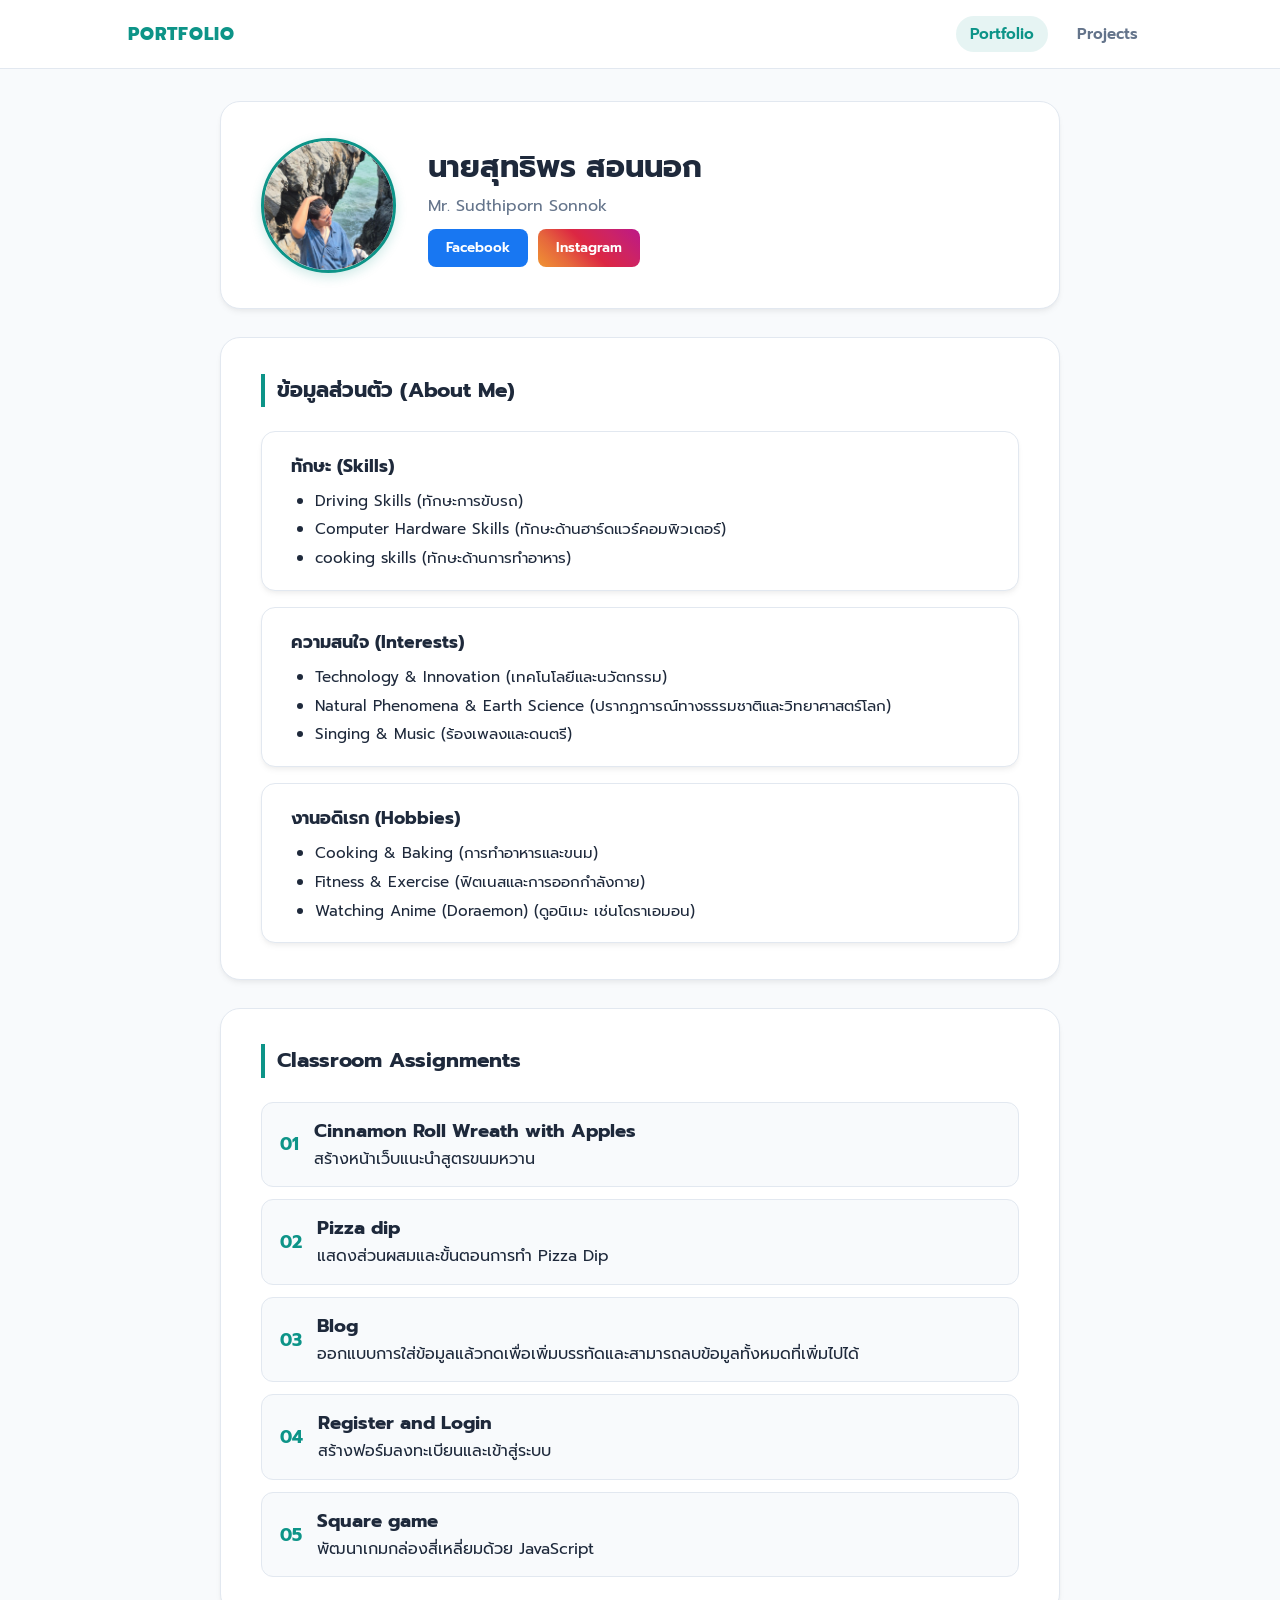
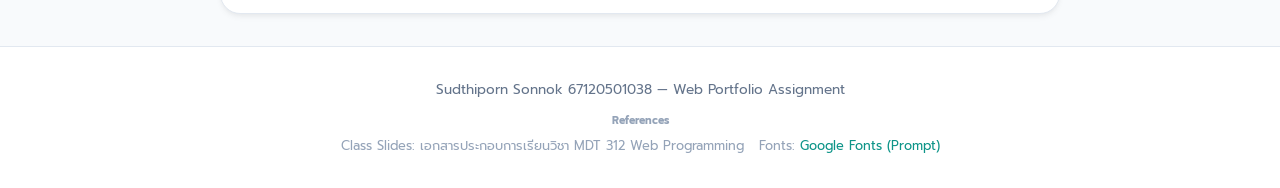
==== index.html @ eb8fd421 "Add files via upload" ====
<!DOCTYPE html>
<html lang="th">
<head>

    <meta charset="UTF-8">
    <meta name="viewport" content="width=device-width, initial-scale=1.0">
    <title>Portfolio - สุทธิพร สอนนอก</title>
    <link rel="preconnect" href="https://fonts.googleapis.com">
    <link rel="preconnect" href="https://fonts.gstatic.com" crossorigin>
    <link href="https://fonts.googleapis.com/css2?family=Prompt:wght@300;400;600&display=swap" rel="stylesheet">
    <link rel="stylesheet" href="style.css">
</head>
<body>

    <nav class="navbar">
        <div class="nav-PORTFOLIO">PORTFOLIO</div>
        <div class="nav-menu">
            <a href="index.html" class="nav-item active">Portfolio</a>
            <a href="project.html" class="nav-item">Projects</a>
        </div>
    </nav>

    <main class="main-content">
        <!-- ข้อมูลโปรไฟล์ -->
        <section class="profile-card">
            <img src="images/nut-1.jpg" alt="นายสุทธิพร สอนนอก" class="nut-img">
            <div class="profile-info">
                <h1>นายสุทธิพร สอนนอก</h1>
                <p class="subtitle">Mr. Sudthiporn Sonnok</p>
                
                <div class="social-links">
                    <a href="https://www.facebook.com/nutty.sonnok.9?locale=th_TH" target="_blank" class="btn-social fb">Facebook</a>
                    <a href="https://www.instagram.com/nut_coconut200_?igsh=dTAwZGl3Mnpjc25w" target="_blank" class="btn-social ig">Instagram</a>
                </div>
            </div>
        </section>

        <!-- ข้อมูลส่วนตัว -->
<section class="section-block">
    <h2 class="section-title">ข้อมูลส่วนตัว (About Me)</h2>
    
    <div class="info-grid">
        <!-- การ์ดที่ 1 -->
        <div class="info-box">
            <h3>ทักษะ (Skills)</h3>
            <ul>
                <li>Driving Skills (ทักษะการขับรถ)</li>
                <li>Computer Hardware Skills (ทักษะด้านฮาร์ดแวร์คอมพิวเตอร์)</li>
                <li>cooking skills (ทักษะด้านการทำอาหาร)</li>
            </ul>
        </div>

        <!-- การ์ดที่ 2 -->
        <div class="info-box">
            <h3>ความสนใจ (Interests)</h3>
            <ul>
                <li>Technology & Innovation (เทคโนโลยีและนวัตกรรม)</li>
                <li>Natural Phenomena & Earth Science (ปรากฏการณ์ทางธรรมชาติและวิทยาศาสตร์โลก)</li>
                <li>Singing & Music (ร้องเพลงและดนตรี)</li>
            </ul>
        </div>

        <!-- การ์ดที่ 3 -->
        <div class="info-box">
            <h3>งานอดิเรก (Hobbies)</h3>
            <ul>
                <li>Cooking & Baking (การทำอาหารและขนม)</li>
                <li>Fitness & Exercise (ฟิตเนสและการออกกำลังกาย)</li>
                <li>Watching Anime (Doraemon) (ดูอนิเมะ เช่นโดราเอมอน)</li>
            </ul>
        </div>
    </div>
</section>

        <!-- การบ้าน ก็คือข้อมูลจะถูกดึงผ่าน XMLHttpRequest จากสคริปต์ script.js -->
        <section class="section-block">
            <h2 class="section-title">Classroom Assignments</h2>
            
            <!-- script.js เอาการบ้านที่ดึงมาจาก XMLHttpRequest มาใส่ -->
            <div id="assignment-list" class="assignment-list">
                <p>กำลังโหลดข้อมูลการบ้าน...</p>
            </div>
        </section>
    </main>

    <footer class="footer">
    <p> Sudthiporn Sonnok 67120501038 — Web Portfolio Assignment</p>
    
    <!-- อ้างอิง -->
    <div class="references">
        <small><strong>References</strong></small>
        <ul>
            <li>Class Slides: เอกสารประกอบการเรียนวิชา MDT 312 Web Programming</li>
            <li>Fonts: <a href="https://fonts.google.com/specimen/Prompt" target="_blank">Google Fonts (Prompt)</a></li>
    </div>
</footer>

    <!-- XMLHttpRequest -->
    <script src="script.js"></script>
</body>
</html>
---- style.css ----
:root {
    --bg-main: #f8fafc;
    --card-bg: #ffffff;
    --text-primary: #1e293b;
    --text-secondary: #64748b;
    --accent-color: #0d9488;
    --border-color: #e2e8f0;
    --shadow: 0 4px 6px -1px rgba(0, 0, 0, 0.05), 0 2px 4px -1px rgba(0, 0, 0, 0.03);
    --purple-link: #6b21a8;
}

/* ค่าเริ่มต้นและกำหนดรูปแบบตัวอักษรพื้นฐาน */
* {
    box-sizing: border-box;
    margin: 0;
    padding: 0;
    font-family: 'Prompt', 'Segoe UI', sans-serif;
    transition: background-color 0.2s ease, color 0.2s ease, border-color 0.2s ease, transform 0.2s ease, box-shadow 0.2s ease;
}

html {
    scroll-behavior: smooth;
}

body {
    background-color: var(--bg-main);
    color: var(--text-primary);
    line-height: 1.6;
    overflow-x: hidden;
}

/* แถบนำทาง */
.navbar {
    display: flex;
    justify-content: space-between;
    align-items: center;
    padding: 1rem 10%;
    background-color: var(--card-bg);
    border-bottom: 1px solid var(--border-color);
    top: 0;
}

.nav-PORTFOLIO {
    font-weight: 800;
    letter-spacing: 1px;
    color: var(--accent-color);
    font-size: 1.1rem;
}

.nav-menu {
    display: flex;
    align-items: center;
    gap: 15px;
}

.nav-item {
    text-decoration: none;
    color: var(--text-secondary);
    font-weight: 600;
    padding: 6px 14px;
    border-radius: 20px;
    font-size: 0.95rem;
}

.nav-item.active, .nav-item:hover {
    color: var(--accent-color);
    background-color: rgba(13, 148, 136, 0.1);
}

.theme-toggle {
    background: none;
    border: 1px solid var(--border-color);
    color: var(--text-primary);
    padding: 6px 14px;
    border-radius: 20px;
    cursor: pointer;
    font-size: 0.85rem;
}

.theme-toggle:hover {
    border-color: var(--accent-color);
}

/* หน้าหลัก */
.main-content {
    max-width: 880px;
    margin: 2rem auto;
    padding: 0 20px;
}

/* การ์ดโปรไฟล์ */
.profile-card {
    background: var(--card-bg);
    border: 1px solid var(--border-color);
    border-radius: 20px;
    padding: 2.2rem 2.5rem;
    display: flex;
    gap: 2rem;
    align-items: center;
    box-shadow: var(--shadow);
    margin-bottom: 1.8rem;
}

/* ปรับรูปโปรไฟล์ เพิ่ม Effect เวลาเมาส์ชี้ */
.nut-img {
    width: 135px;
    height: 135px;
    border-radius: 50%;
    object-fit: cover;
    border: 3px solid var(--accent-color);
    box-shadow: 0 4px 12px rgba(13, 148, 136, 0.2);
    cursor: pointer;
    /* เพิ่ม Transition แบบ Bounce เด้งนุ่มนวล */
    transition: transform 0.4s cubic-bezier(0.34, 1.56, 0.64, 1), box-shadow 0.4s ease;
}

/* เมื่อเอาเมาส์ชี้ที่รูปโปรไฟล์ */
.nut-img:hover {
    transform: scale(1.2) rotate(3deg); /* ขยายใหญ่ขึ้น 120% และเอียงเล็กน้อย */
    box-shadow: 0 12px 28px rgba(13, 148, 136, 0.35); /* เพิ่มความฟุ้งของเงา */
}

.profile-info h1 {
    font-size: 1.9rem;
    font-weight: 700;
    color: var(--text-primary);
    margin-bottom: 2px;
}

.profile-info .subtitle {
    color: var(--text-secondary);
    font-size: 1rem;
    font-weight: 400;
    margin-bottom: 10px;
}

.profile-links {
    display: flex;
    gap: 14px;
}

.profile-links a {
    color: var(--purple-link);
    font-size: 0.95rem;
    font-weight: 500;
    text-decoration: underline;
}

.social-links {
    display: flex;
    gap: 10px;
    margin-top: 8px;
}

/* ปรับแต่งปุ่ม Social + ใส่ความลื่นไหลในการเคลื่อนไหว */
.btn-social {
    display: inline-block;
    text-decoration: none;
    padding: 8px 18px;
    border-radius: 8px;
    font-size: 0.85rem;
    font-weight: 600;
    color: #ffffff !important;
    /* เพิ่ม Transition สำหรับการเคลื่อนไหว */
    transition: transform 0.3s cubic-bezier(0.25, 0.8, 0.25, 1), box-shadow 0.3s ease, background-color 0.3s ease;
}

/* ปุ่ม Facebook */
.btn-social.fb { 
    background-color: #1877f2; 
}

.btn-social.fb:hover {
    background-color: #1464cc;
    transform: translateY(-4px) scale(1.05); /* ลอยขึ้นด้านบนและขยายเล็กน้อย */
    box-shadow: 0 8px 18px rgba(24, 119, 242, 0.4); /* เงาสีฟ้าเรืองแสง */
}

/* ปุ่ม Instagram */
.btn-social.ig { 
    background: linear-gradient(45deg, #f09433, #e6683c, #dc2743, #cc2366, #bc1888);
}

.btn-social.ig:hover {
    opacity: 0.95;
    transform: translateY(-4px) scale(1.05); /* ลอยขึ้นด้านบนและขยายเล็กน้อย */
    box-shadow: 0 8px 18px rgba(220, 39, 67, 0.4); /* เงาสีชมพู/แดงเรืองแสง */
}
/* หัวข้อหลัก */
.section-block {
    background: var(--card-bg);
    border: 1px solid var(--border-color);
    border-radius: 20px;
    padding: 2.2rem 2.5rem;
    margin-bottom: 1.8rem;
    box-shadow: var(--shadow);
}

.section-title {
    font-size: 1.3rem;
    font-weight: 700;
    color: var(--text-primary);
    border-left: 4px solid var(--accent-color);
    padding-left: 12px;
    margin-bottom: 1.5rem;
}

/* เปลี่ยนการจัดวางให้เรียงซ้อนกันเป็นแนวนอนแถวยาวลงมา */
.info-grid {
    display: flex !important;
    flex-direction: column !important; /* จัดเรียงแถวลงมาด้านล่าง */
    gap: 1rem;
    width: 100%;
}

/* ตัวการ์ดแนวนอนขยายเต็มความกว้าง */
.info-box {
    width: 100%;
    background: var(--card-bg);
    border: 1px solid var(--border-color);
    border-radius: 14px;
    padding: 1.25rem 1.8rem;
    box-shadow: var(--shadow);
    transition: transform 0.25s ease, box-shadow 0.25s ease, border-color 0.25s ease;
}

/* เอฟเฟกต์ลอยตัวเมื่อเอาเมาส์ชี้ */
.info-box:hover {
    transform: translateX(6px); /* ดันไปทางขวาเล็กน้อยเมื่อชี้ */
    box-shadow: 0 8px 20px rgba(0, 0, 0, 0.06);
    border-color: var(--accent-color);
}

/* หัวข้อของการ์ด */
.sub-title, .info-box h3 {
    font-size: 1.1rem;
    font-weight: 700;
    color: var(--text-primary);
    margin-top: 0;
    margin-bottom: 0.6rem;
}

/* รายการเนื้อหาภายใน */
.about-list, .info-box ul {
    padding-left: 1.5rem;
    margin: 0;
}

.about-list li, .info-box li {
    font-size: 0.95rem;
    color: var(--text-primary);
    margin-bottom: 6px;
    line-height: 1.5;
}

.about-list li:last-child, .info-box li:last-child {
    margin-bottom: 0;
}

/* Custom Table & Assignment List (สำหรับระบบ XMLHttpRequest / Projects) */
.assignment-list {
    display: flex;
    flex-direction: column;
    gap: 12px;
    margin-top: 1rem;
}

.assignment-card {
    display: flex;
    align-items: center;
    gap: 15px;
    padding: 14px 18px;
    background: var(--bg-main);
    border: 1px solid var(--border-color);
    border-radius: 12px;
    text-decoration: none;
    color: var(--text-primary);
}

.assignment-card:hover {
    transform: translateX(6px);
    border-color: var(--accent-color);
    background: var(--card-bg);
    box-shadow: var(--shadow);
}

.assignment-card .num {
    font-weight: 700;
    color: var(--accent-color);
    font-size: 1.1rem;
}

.custom-table {
    width: 100%;
    border-collapse: collapse;
}

.custom-table th, .custom-table td {
    padding: 12px 15px;
    border: 1px solid var(--border-color);
    text-align: left;
    font-size: 0.95rem;
}

.custom-table th {
    background-color: rgba(13, 148, 136, 0.08);
    color: var(--accent-color);
}

.tb-label {
    font-weight: bold;
    width: 25%;
    background-color: rgba(0,0,0,0.02);
}

/* Projects Page  */
/* ส่วนหัวข้อหน้า Projects  */
.page-header {
    text-align: center;
    margin-bottom: 2.5rem;
}

.page-header h1 {
    font-size: 2rem;
    font-weight: 700;
    color: var(--text-primary);
    margin-bottom: 0.4rem;
}

.page-header .subtitle {
    color: var(--text-secondary);
    font-size: 1rem;
}

/*  การ์ดโปรเจกต์ (Project Cards) */
.projects-container {
    display: flex;
    flex-direction: column;
    gap: 1.5rem;
}

.project-card-large {
    background: var(--card-bg);
    border: 1px solid var(--border-color);
    border-radius: 20px;
    padding: 1.8rem 2.2rem;
    box-shadow: var(--shadow);
    transition: transform 0.2s ease, border-color 0.2s ease, box-shadow 0.2s ease;
}

.project-card-large:hover {
    transform: translateY(-3px);
    border-color: var(--accent-color);
    box-shadow: 0 8px 20px rgba(0, 0, 0, 0.06);
}

.card-top {
    margin-bottom: 0.8rem;
}

/* ป้ายงาน */
.tag-badge {
    display: inline-block;
    font-size: 0.78rem;
    font-weight: 700;
    padding: 4px 12px;
    border-radius: 20px;
    letter-spacing: 0.3px;
}

.tag-badge.primary {
    background-color: #e0f2fe;
    color: #0369a1;
}

.tag-badge.accent {
    background-color: rgba(13, 148, 136, 0.15);
    color: var(--accent-color);
}

.project-title {
    font-size: 1.35rem;
    font-weight: 700;
    color: var(--text-primary);
    margin-bottom: 0.6rem;
}

.project-information {
    color: var(--text-secondary);
    font-size: 0.95rem;
    line-height: 1.6;
    margin-bottom: 1.2rem;
}

/* รูปภาพ */
.project-gallery {
    display: grid;
    grid-template-columns: repeat(3, 1fr);
    gap: 0.8rem;
    margin-bottom: 1.2rem;
}

.project-gallery img {
    width: 100%;
    height: 160px;
    object-fit: cover;
    border-radius: 12px;
    border: 1px solid var(--border-color);
}

/* ป้ายเครื่องมือ */
.tech-tags {
    display: flex;
    flex-wrap: wrap;
    gap: 8px;
}

.tech-tags span {
    background-color: var(--bg-main);
    border: 1px solid var(--border-color);
    color: var(--text-primary);
    padding: 4px 12px;
    border-radius: 8px;
    font-size: 0.82rem;
    font-weight: 500;
}

/* ปรับรูปให้เป็น 1 คอลัมน์ในมือถือ */
@media (max-width: 768px) {
    .project-gallery {
        grid-template-columns: 1fr;
    }
}

/* CSS งานที่ 1 (Cinnamon Roll / Profile Page) */
.main {
    display: flex;
    flex-direction: row;
    align-items: flex-start;
    gap: 40px;
}

.left {
    display: flex;
    flex-direction: column;
    align-items: flex-start;
    width: 250px;
}

.image, .image2 {
    margin-top: 30px;
    width: 250px;
    height: 250px;
    border-radius: 20%;
    object-fit: cover;
    box-shadow: 0 4px 10px rgba(0, 0, 0, 0.1);
}

.image2 {
    margin-top: 30px;
    margin-bottom: 5px;
}

.name {
    margin-top: 20px;
    margin-bottom: 30px;
    display: flex;
    flex-direction: column;
    gap: 5px;
    width: 100%;
}

.name-en {
    width: 100%;
    font-size: 18px;
    background-color: var(--bg-main);
    color: var(--text-primary);
    margin: 0 0 4px 0;
    padding: 6px 8px;
    box-sizing: border-box;
}

.name-en2 {
    font-size: 16px;
    color: var(--text-secondary);
    margin: 0;
    padding-left: 8px;
}

.contact-table {
    width: 100%;
    border-collapse: collapse;
    border: 1px solid var(--border-color);
    background-color: var(--card-bg);
}

.contact-table td, .contact-table th {
    padding: 12px 15px;
    text-align: left;
    border: 1px solid var(--border-color);
    font-size: 14px;
}

.contact-table a { color: #d946ef; }

.right { padding: 0; flex-grow: 1; }
.right h3 { font-size: 24px; color: var(--text-primary); margin-top: 0; margin-bottom: 8px; }
.right p { color: var(--text-secondary); margin-bottom: 20px; font-size: 15px; }

.title {
    padding: 12px 16px;
    line-height: 1.5;
    background-color: rgba(13, 148, 136, 0.1);
    box-sizing: border-box;
    border-radius: 8px;
}

.table2 {
    width: 100%;
    border-collapse: collapse;
    border: 1px solid var(--border-color);
    background-color: var(--card-bg);
    margin-bottom: 20px;
}

.table2 td { vertical-align: top; padding: 12px 15px; border: 1px solid var(--border-color); }
.table2 .label { font-weight: bold; font-size: 15px; background-color: rgba(0,0,0,0.03); width: 130px; }
.table2 .content { font-size: 14px; line-height: 1.6; }
.table2 .content ol { margin: 0; padding-left: 20px; }

/* CSS งานที่ 2 (Pizza Dip / Recipe Page) */
/* ตั้งค่าพื้นฐาน (Scoped to .pizza-dip-page) */
.pizza-dip-page {
  box-sizing: border-box;
  margin: 0;
  padding: 0;
}

body.pizza-dip-page {
  font-family: 'Prompt', sans-serif;
  background-color: #f8fafc;
  color: #334155;
  max-width: 1000px;
  margin: 0 auto;
  padding: 24px;
  line-height: 1.6;
}

/* ส่วนหัวเว็บ (Header) */
.pizza-dip-page header#header {
  background: linear-gradient(135deg, #980f0f 0%, #eb7272 100%);
  color: #ffffff;
  text-align: center;
  padding: 28px 16px;
  border-radius: 16px;
  margin-bottom: 30px;
  box-shadow: 0 4px 14px rgba(0, 0, 0, 0.08);
  animation: fadeIn 0.8s ease-out;
}

.pizza-dip-page header#header h1 {
  font-size: 2.2rem;
  font-weight: 700;
  margin-bottom: 6px;
}

.pizza-dip-page header#header p {
  font-size: 1.1rem;
  font-weight: 300;
  opacity: 0.95;
}

/* หัวข้อของแต่ละ Section */
.pizza-dip-page .section-title {
  font-size: 1.4rem;
  color: #980f0f;
  margin-bottom: 18px;
  padding-bottom: 4px;
  display: inline-block;
}

/* ส่วนวัตถุดิบ (Ingredients Section) */
.pizza-dip-page .ingredients-wrapper {
  display: grid;
  grid-template-columns: 35% 1fr;
  gap: 25px;
  margin-bottom: 35px;
  align-items: stretch;
}

.pizza-dip-page .ingredients-img {
  width: 100%;
  height: 100%;
}

.pizza-dip-page .ingredients-img1 {
  width: 100%;
  height: 100%;
  object-fit: cover;
  border-radius: 16px;
  box-shadow: 0 4px 14px rgba(0, 0, 0, 0.06);
  transition: transform 0.3s ease;
}

.pizza-dip-page .ingredients-wrapper:hover .ingredients-img1 {
  transform: scale(1.02);
}

.pizza-dip-page .ingredients-box {
  display: flex;
  flex-direction: column;
  gap: 18px;
}

/* สไตล์การ์ดทั่วไป (Grid Card Style) */
.pizza-dip-page .grid-card {
  background: #ffffff;
  padding: 20px;
  border-radius: 16px;
  border: 1px solid #e2e8f0;
  border-top: 5px solid #e5bc16;
  box-shadow: 0 4px 14px rgba(0, 0, 0, 0.05);
  transition: transform 0.3s ease, box-shadow 0.3s ease;
}

.pizza-dip-page .grid-card:hover {
  transform: translateY(-5px);
  box-shadow: 0 10px 20px rgba(0, 0, 0, 0.1);
}

.pizza-dip-page .grid-card h3 {
  color: #e84949;
  font-size: 1.1rem;
  font-weight: 600;
  margin-bottom: 12px;
  border-bottom: 1px dashed #e2e8f0;
  padding-bottom: 8px;
}

.pizza-dip-page .grid-card ul {
  list-style: none;
}

.pizza-dip-page .grid-card li {
  position: relative;
  padding-left: 20px;
  margin-bottom: 8px;
  font-size: 0.95rem;
}

.pizza-dip-page .grid-card li::before {
  content: "•";
  color: #e84949;
  font-weight: bold;
  font-size: 1.2rem;
  position: absolute;
  left: 0;
  top: -2px;
}

/* ส่วนวิธีทำ (Instructions Section) */
.pizza-dip-page .instructions-grid {
  display: grid;
  grid-template-columns: repeat(2, 1fr);
  gap: 20px;
  margin-bottom: 35px;
}

.pizza-dip-page .step-img {
  width: 100%;
  height: 180px;
  object-fit: cover;
  border-radius: 12px;
  margin-bottom: 12px;
  transition: transform 0.3s ease;
}

.pizza-dip-page .step-card:hover .step-img {
  transform: scale(1.03);
}

.pizza-dip-page .step-content {
  display: flex;
  align-items: flex-start;
  gap: 12px;
}

.pizza-dip-page .step-num {
  background: #e84949;
  color: #ffffff;
  font-weight: 700;
  min-width: 34px;
  height: 34px;
  border-radius: 50%;
  display: flex;
  align-items: center;
  justify-content: center;
  flex-shrink: 0;
  transition: transform 0.3s ease, background-color 0.3s ease;
}

.pizza-dip-page .step-card:hover .step-num {
  transform: scale(1.15) rotate(-5deg);
  background-color: #980f0f;
}

.pizza-dip-page .step-text {
  font-size: 0.95rem;
  padding-top: 4px;
}

/* ส่วนท้ายเว็บ (Footer) */
.pizza-dip-page footer#footer {
  text-align: center;
  padding: 20px;
  border-top: 1px solid #e2e8f0;
  margin-top: 40px;
  color: #64748b;
  font-size: 0.9rem;
}

.pizza-dip-page footer#footer a {
  color: #e84949;
  text-decoration: none;
  font-weight: 600;
}

.pizza-dip-page footer#footer a:hover {
  text-decoration: underline;
}

/* Animation & Mobile Responsive */
@keyframes fadeIn {
  from { opacity: 0; transform: translateY(15px); }
  to { opacity: 1; transform: translateY(0); }
}

@media (max-width: 768px) {
  .pizza-dip-page .ingredients-wrapper,
  .pizza-dip-page .instructions-grid {
    grid-template-columns: 1fr;
  }

  .pizza-dip-page .ingredients-img1 {
    height: 250px;
  }
}

/* 8CSS งานที่ 3 & งานที่ 4 (Blog & Forms / Auth) */
.auth-container {
    max-width: 420px;
    margin: 2rem auto;
    background: var(--card-bg);
    padding: 2.5rem;
    border-radius: 20px;
    border: 1px solid var(--border-color);
    box-shadow: var(--shadow);
}

.form-group { margin-bottom: 1.2rem; }
.form-group label { display: block; margin-bottom: 6px; font-weight: 500; font-size: 0.9rem; }
.form-group input {
    width: 100%;
    padding: 10px 14px;
    border: 1px solid var(--border-color);
    background: var(--bg-main);
    color: var(--text-primary);
    border-radius: 10px;
    outline: none;
    font-size: 0.95rem;
}

.form-group input:focus {
    border-color: var(--accent-color);
    box-shadow: 0 0 0 3px rgba(13, 148, 136, 0.15);
}

.btn-submit {
    width: 100%;
    padding: 12px;
    background-color: var(--accent-color);
    color: #ffffff;
    border: none;
    border-radius: 10px;
    font-size: 1rem;
    font-weight: 600;
    cursor: pointer;
}

.btn-submit:hover { opacity: 0.9; }

/* Square Game */
fieldset {
    width: 100%;
    max-width: 540px;
    margin: 0 auto 20px auto; 
    background: #ffffff;
    border: none;
    border-radius: 16px;
    box-shadow: 0 10px 25px rgba(0, 0, 0, 0.08);
    padding: 20px 25px;
    display: flex;
    flex-wrap: wrap;
    align-items: center;
    justify-content: space-between;
    gap: 12px;
}

legend {
    font-weight: 600;
    font-size: 1.25rem;
    color: #102a43;
    padding: 0 12px;
    background: #e0f2fe;
    border-radius: 8px;
    margin-bottom: 5px;
}

input[type="text"] {
    width: 70px;
    padding: 8px 12px;
    border: 2px solid #cbd5e1;
    border-radius: 8px;
    font-size: 1rem;
    font-family: inherit;
    text-align: center;
    outline: none;
    transition: border-color 0.2s;
}

input[type="text"]:focus {
    border-color: #3b82f6;
}

select {
    padding: 8px 14px;
    border: 2px solid #cbd5e1;
    border-radius: 8px;
    font-size: 1rem;
    font-family: inherit;
    background-color: white;
    cursor: pointer;
    outline: none;
}

button#start {
    padding: 8px 20px;
    background: linear-gradient(135deg, #3b82f6 0%, #1d4ed8 100%);
    color: white;
    border: none;
    border-radius: 8px;
    font-size: 1rem;
    font-weight: 600;
    font-family: inherit;
    cursor: pointer;
    box-shadow: 0 4px 10px rgba(59, 130, 246, 0.35);
    transition: transform 0.15s ease, box-shadow 0.15s ease;
}

button#start:hover {
    transform: translateY(-2px);
    box-shadow: 0 6px 14px rgba(59, 130, 246, 0.45);
}

button#start:active {
    transform: translateY(0);
}

/* Timer Display */
#timerClock {
    display: flex;
    align-items: center;
    gap: 8px;
    font-weight: 600;
    font-size: 1.05rem;
    color: #486581;
    margin-left: auto;
}

#clock {
    display: inline-flex;
    align-items: center;
    justify-content: center;
    min-width: 42px;
    height: 36px;
    background: #fef2f2;
    color: #dc2626;
    font-weight: 700;
    font-size: 1.15rem;
    border-radius: 8px;
    border: 1px solid #fecaca;
    padding: 0 8px;
}

/* Play Area Container */
#container {
    margin-top: 25px;
    display: flex;
    justify-content: center;
    width: 100%;
}

#layer {
    position: relative;
    width: 500px;
    height: 500px;
    background-color: #ffffff;
    border: 3px solid #334e68;
    border-radius: 12px;
    box-shadow: 0 12px 30px rgba(0, 0, 0, 0.1);
    overflow: hidden;
}

/* Square Elements */
.square {
    position: absolute;
    width: 25px;
    height: 25px;
    border: 2px solid rgba(0, 0, 0, 0.4);
    border-radius: 5px;
    cursor: pointer;
    box-shadow: 0 2px 5px rgba(0, 0, 0, 0.2);
    transition: transform 0.1s ease, filter 0.1s ease;
}

.square:hover {
    transform: scale(1.25);
    filter: brightness(1.15);
    z-index: 10;
}

/* Colors */
.maroon {
    background-color: #991b1b;
}

.lightgreen {
    background-color: #22c55e;
}

.magenta {
    background-color: #d946ef;
}

/* 10. Footer & Responsive Design */
.footer {
    text-align: center;
    padding: 2rem;
    color: var(--text-secondary);
    font-size: 0.85rem;
    border-top: 1px solid var(--border-color);
    margin-top: 2rem;
    background-color: var(--card-bg);
}

/* Footer References */
.references {
    margin-top: 10px;
    font-size: 0.8rem;
    color: #94a3b8;
}

.references ul {
    list-style: none;
    padding: 0;
    margin-top: 5px;
    display: flex;
    justify-content: center;
    gap: 15px;
    flex-wrap: wrap;
}

.references a {
    color: var(--accent-color, #2563eb);
    text-decoration: none;
}

.references a:hover {
    text-decoration: underline;
}

@media (max-width: 768px) {
    .ingredients-wrapper { grid-template-columns: 1fr; }
    .instructions-grid { grid-template-columns: 1fr; }
    .main { flex-direction: column; }
    .left { width: 100%; align-items: center; }
}

@media (max-width: 600px) {
    .profile-card {
        flex-direction: column;
        text-align: center;
    }
    .profile-links {
        justify-content: center;
    }
}
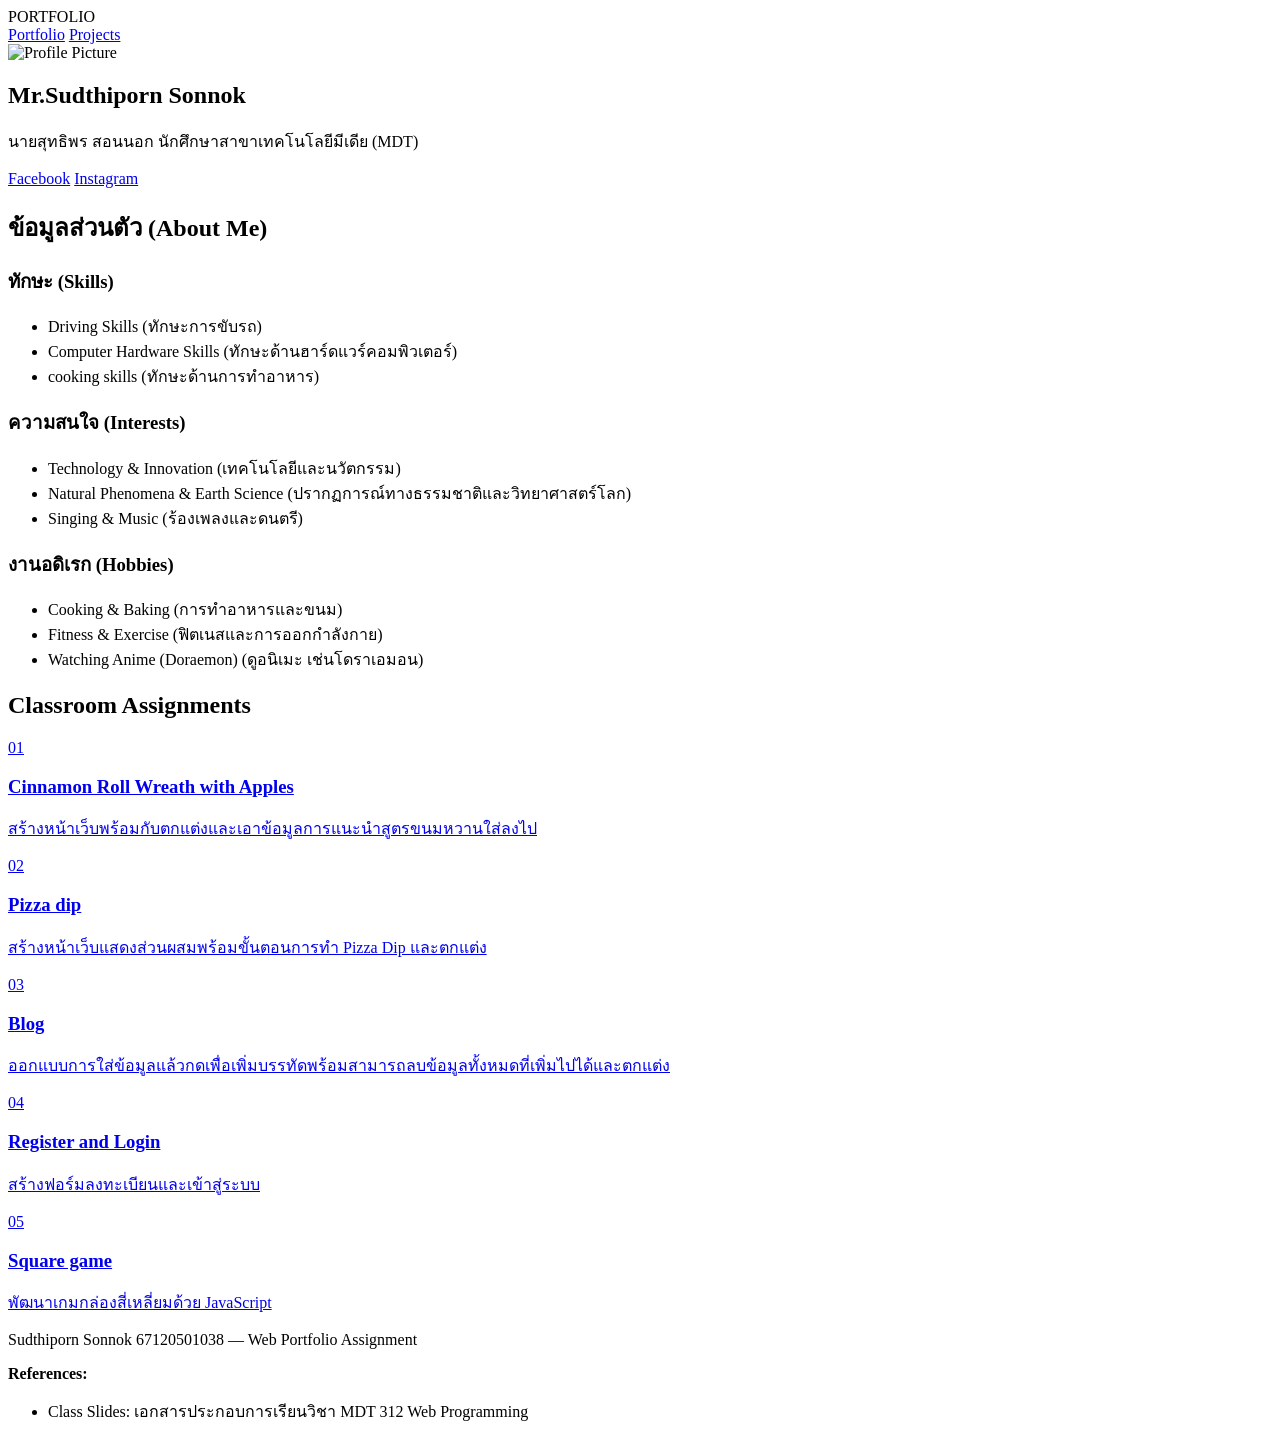
==== commit 93ddd7b7: "Add files via upload" ====
--- a/index.html
+++ b/index.html
@@ -1,17 +1,15 @@
 <!DOCTYPE html>
 <html lang="th">
 <head>
-
     <meta charset="UTF-8">
     <meta name="viewport" content="width=device-width, initial-scale=1.0">
-    <title>Portfolio - สุทธิพร สอนนอก</title>
-    <link rel="preconnect" href="https://fonts.googleapis.com">
-    <link rel="preconnect" href="https://fonts.gstatic.com" crossorigin>
-    <link href="https://fonts.googleapis.com/css2?family=Prompt:wght@300;400;600&display=swap" rel="stylesheet">
+    <title>My Portfolio - Home</title>
     <link rel="stylesheet" href="style.css">
+    <link href="https://fonts.googleapis.com/css2?family=Prompt:wght@300;400;500;600;700&display=swap" rel="stylesheet">
 </head>
 <body>
 
+    <!-- แถบนำทาง Navbar -->
     <nav class="navbar">
         <div class="nav-PORTFOLIO">PORTFOLIO</div>
         <div class="nav-menu">
@@ -21,81 +19,121 @@
     </nav>
 
     <main class="main-content">
-        <!-- ข้อมูลโปรไฟล์ -->
+        <!-- ข้อมูลส่วนตัว -->
         <section class="profile-card">
-            <img src="images/nut-1.jpg" alt="นายสุทธิพร สอนนอก" class="nut-img">
+            <img src="images/nut-1.jpg" alt="Profile Picture" class="nut-img">
             <div class="profile-info">
-                <h1>นายสุทธิพร สอนนอก</h1>
-                <p class="subtitle">Mr. Sudthiporn Sonnok</p>
+                <h1>Mr.Sudthiporn Sonnok</h1>
+                <p class="subtitle">นายสุทธิพร สอนนอก นักศึกษาสาขาเทคโนโลยีมีเดีย (MDT)</p>
                 
                 <div class="social-links">
-                    <a href="https://www.facebook.com/nutty.sonnok.9?locale=th_TH" target="_blank" class="btn-social fb">Facebook</a>
-                    <a href="https://www.instagram.com/nut_coconut200_?igsh=dTAwZGl3Mnpjc25w" target="_blank" class="btn-social ig">Instagram</a>
+                    <a href="https://facebook.com" class="btn-social fb" target="_blank">Facebook</a>
+                    <a href="https://instagram.com" class="btn-social ig" target="_blank">Instagram</a>
                 </div>
             </div>
         </section>
 
         <!-- ข้อมูลส่วนตัว -->
-<section class="section-block">
-    <h2 class="section-title">ข้อมูลส่วนตัว (About Me)</h2>
-    
-    <div class="info-grid">
-        <!-- การ์ดที่ 1 -->
-        <div class="info-box">
-            <h3>ทักษะ (Skills)</h3>
-            <ul>
-                <li>Driving Skills (ทักษะการขับรถ)</li>
-                <li>Computer Hardware Skills (ทักษะด้านฮาร์ดแวร์คอมพิวเตอร์)</li>
-                <li>cooking skills (ทักษะด้านการทำอาหาร)</li>
-            </ul>
-        </div>
+        <section class="section1">
+            <h2 class="section-title">ข้อมูลส่วนตัว (About Me)</h2>
+            <div class="info-grid">
+                
+                <!-- ทักษะ -->
+                <div class="info-box">
+                    <h3>ทักษะ (Skills)</h3>
+                    <ul class="about-list">
+                        <li>Driving Skills (ทักษะการขับรถ)</li>
+                        <li>Computer Hardware Skills (ทักษะด้านฮาร์ดแวร์คอมพิวเตอร์)</li>
+                        <li>cooking skills (ทักษะด้านการทำอาหาร)</li>
+                    </ul>
+                </div>
 
-        <!-- การ์ดที่ 2 -->
-        <div class="info-box">
-            <h3>ความสนใจ (Interests)</h3>
-            <ul>
-                <li>Technology & Innovation (เทคโนโลยีและนวัตกรรม)</li>
-                <li>Natural Phenomena & Earth Science (ปรากฏการณ์ทางธรรมชาติและวิทยาศาสตร์โลก)</li>
-                <li>Singing & Music (ร้องเพลงและดนตรี)</li>
-            </ul>
-        </div>
+                <!-- ความสนใจ -->
+                <div class="info-box">
+                    <h3>ความสนใจ (Interests)</h3>
+                    <ul class="about-list">
+                        <li>Technology & Innovation (เทคโนโลยีและนวัตกรรม)</li>
+                        <li>Natural Phenomena & Earth Science (ปรากฏการณ์ทางธรรมชาติและวิทยาศาสตร์โลก)</li>
+                        <li>Singing & Music (ร้องเพลงและดนตรี)</li>
+                    </ul>
+                </div>
 
-        <!-- การ์ดที่ 3 -->
-        <div class="info-box">
-            <h3>งานอดิเรก (Hobbies)</h3>
-            <ul>
-                <li>Cooking & Baking (การทำอาหารและขนม)</li>
-                <li>Fitness & Exercise (ฟิตเนสและการออกกำลังกาย)</li>
-                <li>Watching Anime (Doraemon) (ดูอนิเมะ เช่นโดราเอมอน)</li>
-            </ul>
-        </div>
-    </div>
-</section>
+                <!-- งานอดิเรก -->
+                <div class="info-box">
+                    <h3>งานอดิเรก (Hobbies)</h3>
+                    <ul class="about-list">
+                        <li>Cooking & Baking (การทำอาหารและขนม)</li>
+                        <li>Fitness & Exercise (ฟิตเนสและการออกกำลังกาย)</li>
+                        <li>Watching Anime (Doraemon) (ดูอนิเมะ เช่นโดราเอมอน)</li>
+                    </ul>
+                </div>
 
-        <!-- การบ้าน ก็คือข้อมูลจะถูกดึงผ่าน XMLHttpRequest จากสคริปต์ script.js -->
-        <section class="section-block">
+            </div>
+        </section>
+
+        <!-- Classroom Assignments -->
+        <section class="section1">
             <h2 class="section-title">Classroom Assignments</h2>
             
-            <!-- script.js เอาการบ้านที่ดึงมาจาก XMLHttpRequest มาใส่ -->
-            <div id="assignment-list" class="assignment-list">
-                <p>กำลังโหลดข้อมูลการบ้าน...</p>
+            <div class="assignment-list">
+                <!-- Assignment 1 -->
+                <a href="Assignments1/Cinnamon Roll Wreath with Apples.html" class="assignment-card" target="_blank">
+                    <span class="num">01</span>
+                    <div class="assignment-info">
+                        <h3>Cinnamon Roll Wreath with Apples</h3>
+                        <p>สร้างหน้าเว็บพร้อมกับตกแต่งและเอาข้อมูลการแนะนำสูตรขนมหวานใส่ลงไป</p>
+                    </div>
+                </a>
+
+                <!-- Assignment 2 -->
+                <a href="Assignments2/Pizza dip.html" class="assignment-card" target="_blank">
+                    <span class="num">02</span>
+                    <div class="assignment-info">
+                        <h3>Pizza dip</h3>
+                        <p>สร้างหน้าเว็บแสดงส่วนผสมพร้อมขั้นตอนการทำ Pizza Dip และตกแต่ง</p>
+                    </div>
+                </a>
+
+                <!-- Assignment 3 -->
+                <a href="Assignments3/blog.html" class="assignment-card" target="_blank">
+                    <span class="num">03</span>
+                    <div class="assignment-info">
+                        <h3>Blog</h3>
+                        <p>ออกแบบการใส่ข้อมูลแล้วกดเพื่อเพิ่มบรรทัดพร้อมสามารถลบข้อมูลทั้งหมดที่เพิ่มไปได้และตกแต่ง</p>
+                    </div>
+                </a>
+
+                <!-- Assignment 4 -->
+                <a href="Assignments4/register.html" class="assignment-card" target="_blank">
+                    <span class="num">04</span>
+                    <div class="assignment-info">
+                        <h3>Register and Login</h3>
+                        <p>สร้างฟอร์มลงทะเบียนและเข้าสู่ระบบ</p>
+                    </div>
+                </a>
+
+                <!-- Assignment 5 -->
+                <a href="Assignments5/Square game.html" class="assignment-card" target="_blank">
+                    <span class="num">05</span>
+                    <div class="assignment-info">
+                        <h3>Square game</h3>
+                        <p>พัฒนาเกมกล่องสี่เหลี่ยมด้วย JavaScript</p>
+                    </div>
+                </a>
             </div>
         </section>
     </main>
 
+    <!-- Footer -->
     <footer class="footer">
-    <p> Sudthiporn Sonnok 67120501038 — Web Portfolio Assignment</p>
-    
-    <!-- อ้างอิง -->
-    <div class="references">
-        <small><strong>References</strong></small>
-        <ul>
-            <li>Class Slides: เอกสารประกอบการเรียนวิชา MDT 312 Web Programming</li>
-            <li>Fonts: <a href="https://fonts.google.com/specimen/Prompt" target="_blank">Google Fonts (Prompt)</a></li>
-    </div>
-</footer>
+        <p>Sudthiporn Sonnok 67120501038 — Web Portfolio Assignment</p>
+        <div class="references">
+            <p><strong>References:</strong></p>
+            <ul>
+                <li><a>Class Slides: เอกสารประกอบการเรียนวิชา MDT 312 Web Programming</a></li>
+            </ul>
+        </div>
+    </footer>
 
-    <!-- XMLHttpRequest -->
-    <script src="script.js"></script>
 </body>
 </html>
